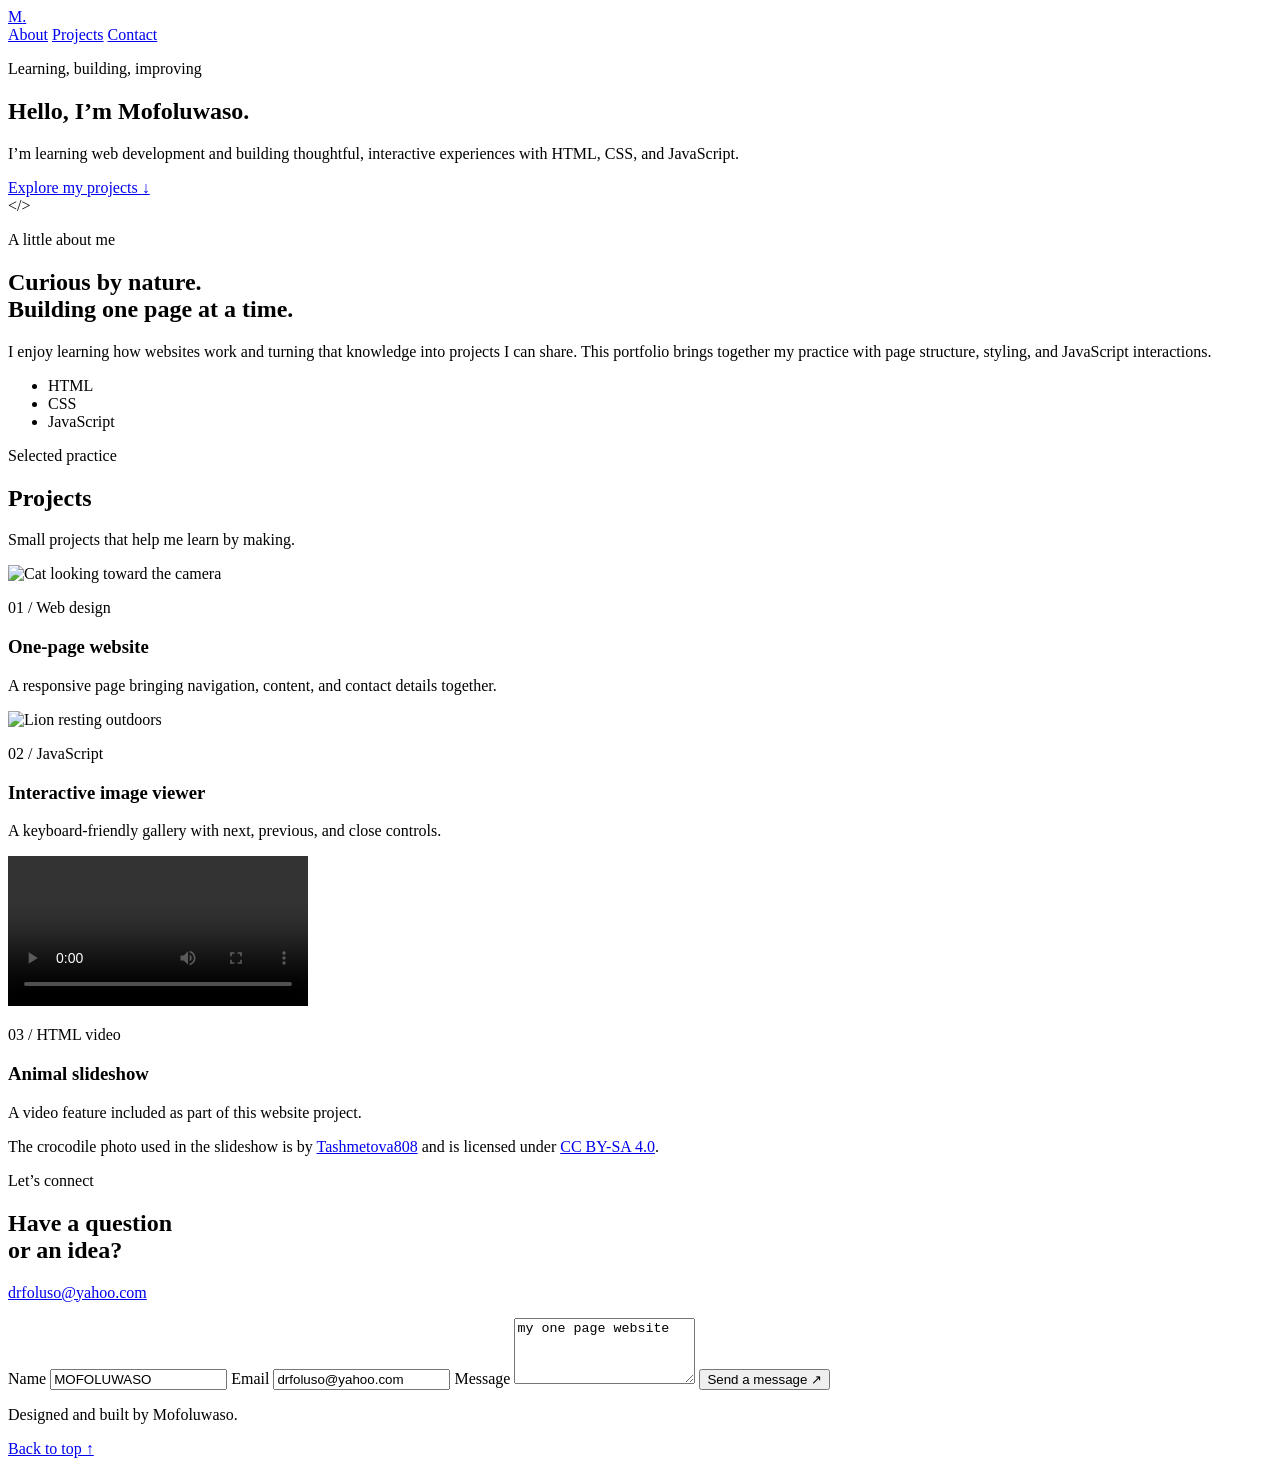
==== index.html @ bcdb550c "Create initial portfolio HTML structure This HTML file serves as a portfolio for Mofoluwaso, showcas" ====
<!DOCTYPE html>
<html lang="en">
<head>
    <meta charset="UTF-8">
    <meta name="viewport" content="width=device-width, initial-scale=1">
    <meta name="description" content="The portfolio of Mofoluwaso, showcasing web development projects and learning.">
    <title>Mofoluwaso | Web Developer Portfolio</title>
    <link rel="stylesheet" href="stylesheet/portfolio.css">
    <script src="JS/one_page_website.js" defer></script>
</head>
<body>
    <header class="site-header">
        <nav class="navigation container" aria-label="Main navigation">
            <a class="wordmark" href="#home" aria-label="Mofoluwaso, home">M<span>.</span></a>
            <div class="navigation-links">
                <a href="#about">About</a>
                <a href="#gallery">Projects</a>
                <a href="#contact">Contact</a>
            </div>
        </nav>
    </header>

    <main>
        <section class="hero container" id="home">
            <div class="hero-copy">
                <p class="eyebrow">Learning, building, improving</p>
                <h1>Hello, I’m <span>Mofoluwaso.</span></h1>
                <p class="hero-intro">
                    I’m learning web development and building thoughtful, interactive experiences
                    with HTML, CSS, and JavaScript.
                </p>
                <a class="button-link" href="#gallery">Explore my projects <span aria-hidden="true">↓</span></a>
            </div>
            <div class="hero-mark" aria-hidden="true">
                <span>&lt;</span><span class="mark-accent">/</span><span>&gt;</span>
            </div>
        </section>

        <section class="about section-block" id="about">
            <div class="container about-layout">
                <div>
                    <p class="eyebrow">A little about me</p>
                    <h2>Curious by nature.<br>Building one page at a time.</h2>
                </div>
                <div class="about-copy">
                    <p>
                        I enjoy learning how websites work and turning that knowledge into projects
                        I can share. This portfolio brings together my practice with page structure,
                        styling, and JavaScript interactions.
                    </p>
                    <ul class="skill-list" aria-label="Technologies">
                        <li>HTML</li>
                        <li>CSS</li>
                        <li>JavaScript</li>
                    </ul>
                </div>
            </div>
        </section>

        <section class="projects section-block container" id="gallery">
            <div class="section-heading">
                <div>
                    <p class="eyebrow">Selected practice</p>
                    <h2>Projects</h2>
                </div>
                <p>Small projects that help me learn by making.</p>
            </div>

            <div class="project-grid">
                <article class="project-card">
                    <img
                        src="https://images.unsplash.com/photo-1514888286974-6c03e2ca1dba?w=700&auto=format&fit=crop&q=80"
                        data-large-src="https://images.unsplash.com/photo-1514888286974-6c03e2ca1dba?w=1600&auto=format&fit=crop&q=85"
                        alt="Cat looking toward the camera"
                        loading="lazy">
                    <div class="project-copy">
                        <p class="project-number">01 / Web design</p>
                        <h3>One-page website</h3>
                        <p>A responsive page bringing navigation, content, and contact details together.</p>
                    </div>
                </article>

                <article class="project-card">
                    <img
                        src="https://images.unsplash.com/photo-1546182990-dffeafbe841d?w=700&auto=format&fit=crop&q=80"
                        data-large-src="https://images.unsplash.com/photo-1546182990-dffeafbe841d?w=1600&auto=format&fit=crop&q=85"
                        alt="Lion resting outdoors"
                        loading="lazy">
                    <div class="project-copy">
                        <p class="project-number">02 / JavaScript</p>
                        <h3>Interactive image viewer</h3>
                        <p>A keyboard-friendly gallery with next, previous, and close controls.</p>
                    </div>
                </article>

                <article class="project-card project-card-video">
                    <video controls playsinline preload="metadata" aria-label="Animal image slideshow project">
                        <source src="Videos/animal_slideshow.mp4" type="video/mp4">
                        Your browser does not support the video element.
                    </video>
                    <div class="project-copy">
                        <p class="project-number">03 / HTML video</p>
                        <h3>Animal slideshow</h3>
                        <p>A video feature included as part of this website project.</p>
                    </div>
                </article>
            </div>
            <p class="image-credit">
                The crocodile photo used in the slideshow is by
                <a href="https://commons.wikimedia.org/wiki/File:Crocodile_portrait,_Dubai_Crocodile_Park,_UAE.jpg">Tashmetova808</a>
                and is licensed under
                <a href="https://creativecommons.org/licenses/by-sa/4.0/">CC BY-SA 4.0</a>.
            </p>
        </section>

        <section class="contact section-block" id="contact">
            <div class="container contact-layout">
                <div>
                    <p class="eyebrow">Let’s connect</p>
                    <h2>Have a question<br>or an idea?</h2>
                    <p class="contact-email"><a href="mailto:drfoluso@yahoo.com">drfoluso@yahoo.com</a></p>
                </div>
                <form class="contact-form" id="contact-form">
                    <label for="name">Name</label>
                    <input id="name" name="name" type="text" value="MOFOLUWASO" autocomplete="name" required>

                    <label for="email">Email</label>
                    <input id="email" name="email" type="email" value="drfoluso@yahoo.com" autocomplete="email" required>

                    <label for="message">Message</label>
                    <textarea id="message" name="message" rows="4" required>my one page website</textarea>

                    <button class="button-link" type="submit">Send a message <span aria-hidden="true">↗</span></button>
                    <p class="form-status" id="form-status" role="status" aria-live="polite"></p>
                </form>
            </div>
        </section>
    </main>

    <footer class="site-footer">
        <div class="container footer-content">
            <p>Designed and built by Mofoluwaso.</p>
            <a href="#home">Back to top ↑</a>
        </div>
    </footer>

    <div class="lightbox" role="dialog" aria-modal="true" aria-label="Project image viewer" hidden>
        <button class="lightbox-close" type="button" aria-label="Close image viewer">&times;</button>
        <button class="lightbox-previous" type="button" aria-label="Previous image">&lsaquo;</button>
        <figure class="lightbox-figure">
            <img class="lightbox-image" alt="">
            <figcaption class="lightbox-caption"></figcaption>
        </figure>
        <button class="lightbox-next" type="button" aria-label="Next image">&rsaquo;</button>
    </div>
</body>
</html>
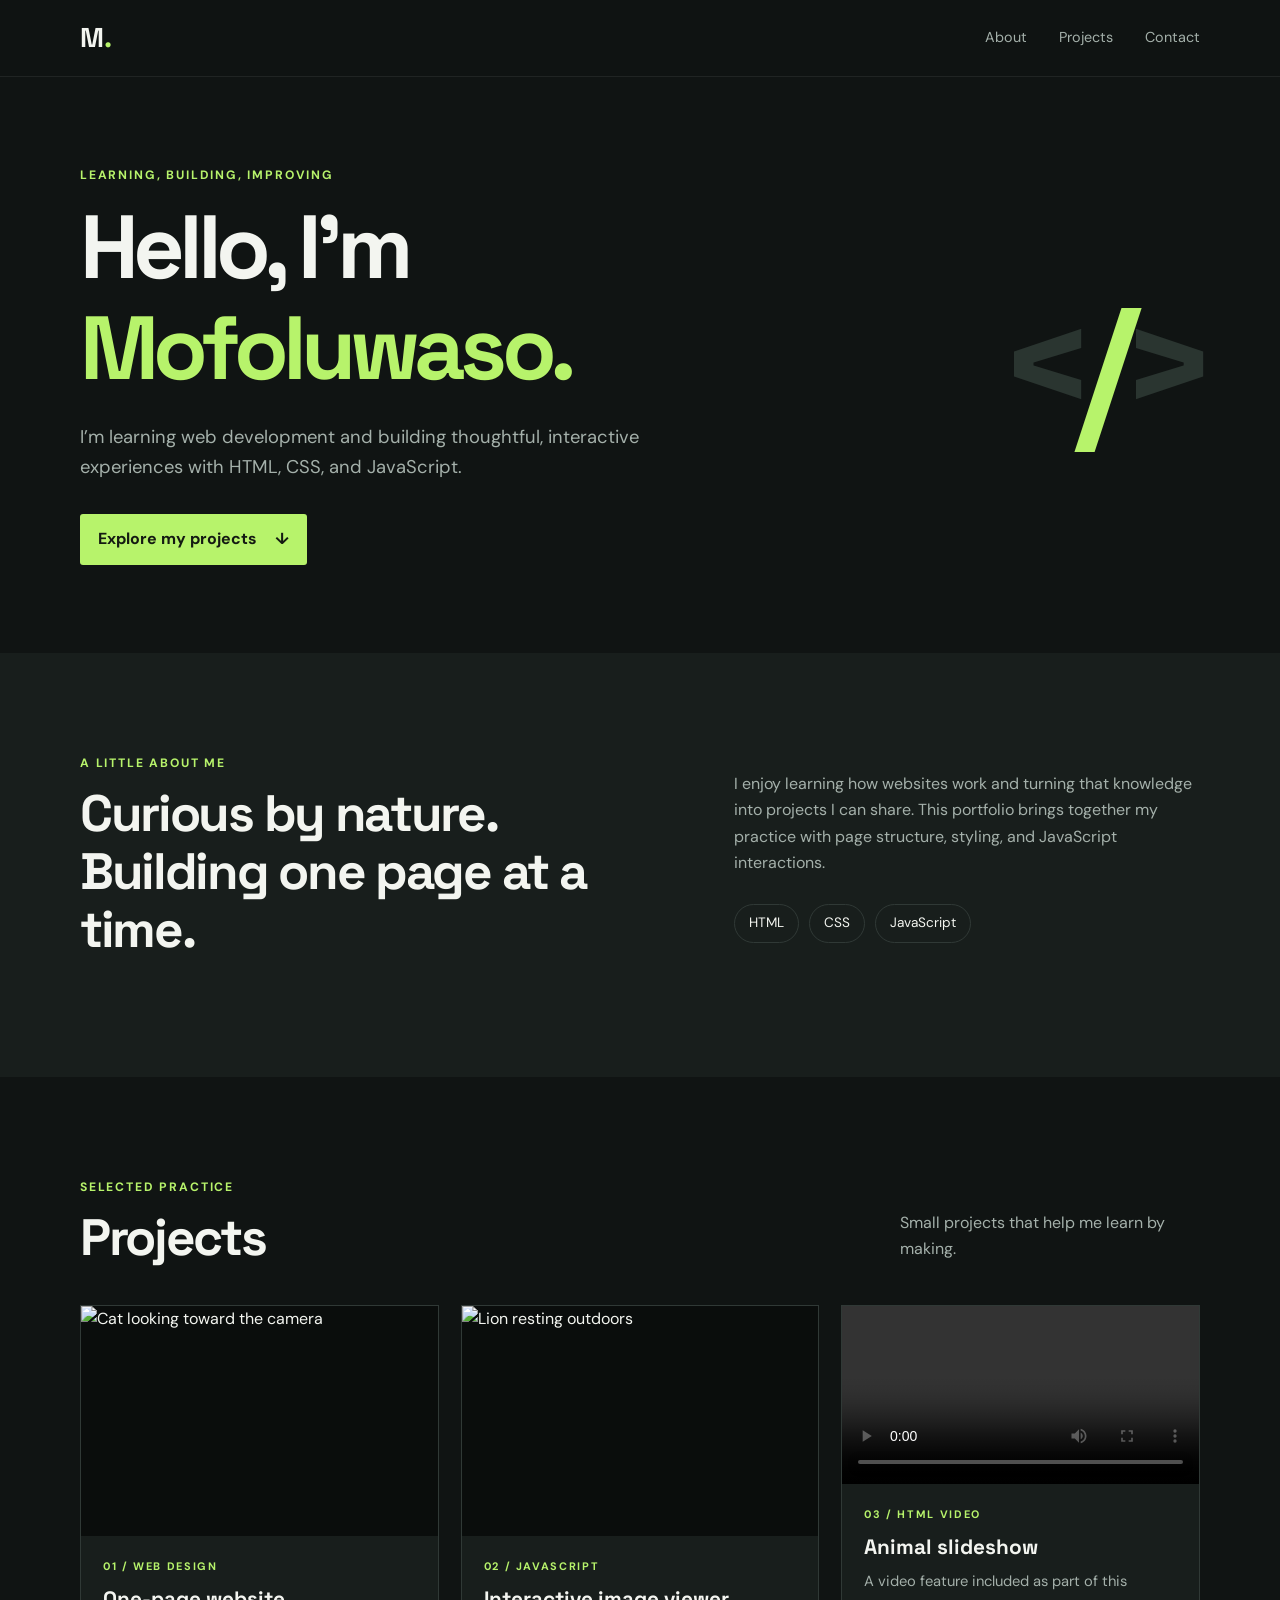
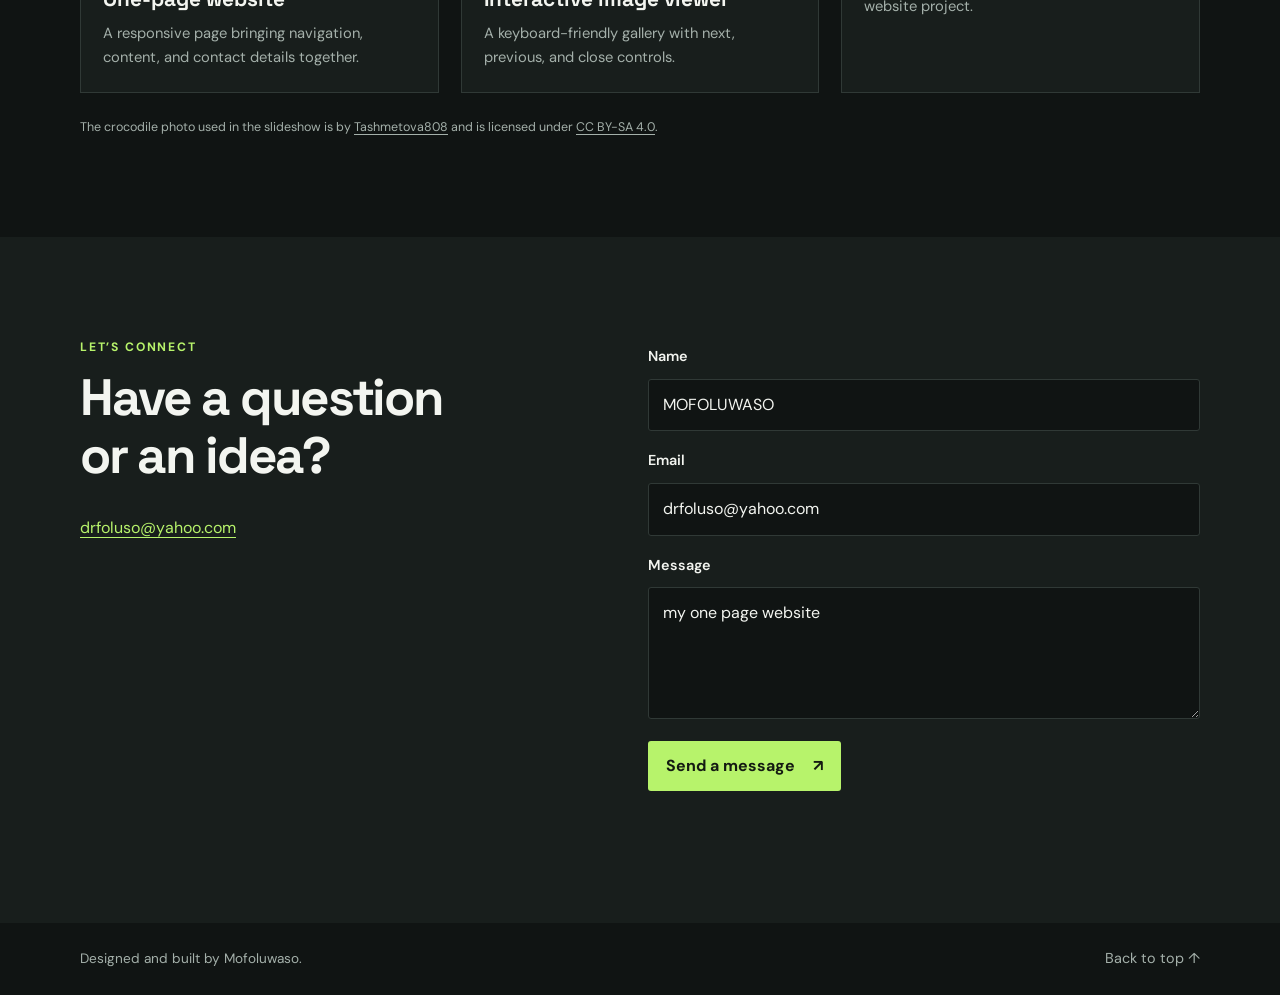
==== commit 33b0e1be: "Fix video source path in index.html" ====
--- a/index.html
+++ b/index.html
@@ -95,7 +95,7 @@
 
                 <article class="project-card project-card-video">
                     <video controls playsinline preload="metadata" aria-label="Animal image slideshow project">
-                        <source src="Videos/animal_slideshow.mp4" type="video/mp4">
+                        <source src="./Videos/animal_slideshow.mp4" type="video/mp4">
                         Your browser does not support the video element.
                     </video>
                     <div class="project-copy">
--- a/stylesheet/portfolio.css
+++ b/stylesheet/portfolio.css
@@ -0,0 +1,524 @@
+@import url('https://fonts.googleapis.com/css2?family=DM+Sans:wght@400;500;600;700&family=Space+Grotesk:wght@400;500;600;700&display=swap');
+
+:root {
+    color-scheme: dark;
+    --page: #101413;
+    --surface: #181e1c;
+    --text: #f3f5f0;
+    --muted: #a4b0aa;
+    --accent: #b7f36b;
+    --line: #303936;
+}
+
+* {
+    box-sizing: border-box;
+}
+
+html {
+    scroll-behavior: smooth;
+}
+
+body {
+    margin: 0;
+    background: var(--page);
+    color: var(--text);
+    font-family: 'DM Sans', sans-serif;
+    font-size: 16px;
+    line-height: 1.65;
+}
+
+a {
+    color: inherit;
+}
+
+a:focus-visible,
+button:focus-visible,
+input:focus-visible,
+textarea:focus-visible,
+.project-card img:focus-visible {
+    outline: 2px solid var(--accent);
+    outline-offset: 4px;
+}
+
+.container {
+    width: min(1120px, calc(100% - 48px));
+    margin-inline: auto;
+}
+
+.site-header {
+    position: sticky;
+    z-index: 10;
+    top: 0;
+    border-bottom: 1px solid rgb(255 255 255 / 7%);
+    background: rgb(16 20 19 / 92%);
+    backdrop-filter: blur(12px);
+}
+
+.navigation,
+.navigation-links,
+.footer-content {
+    display: flex;
+    align-items: center;
+    justify-content: space-between;
+}
+
+.navigation {
+    min-height: 76px;
+}
+
+.wordmark {
+    font-family: 'Space Grotesk', sans-serif;
+    font-size: 1.7rem;
+    font-weight: 700;
+    text-decoration: none;
+}
+
+.wordmark span,
+.hero h1 span,
+.mark-accent {
+    color: var(--accent);
+}
+
+.navigation-links {
+    gap: 32px;
+}
+
+.navigation-links a,
+.footer-content a {
+    color: var(--muted);
+    font-size: 0.9rem;
+    text-decoration: none;
+    transition: color 160ms ease;
+}
+
+.navigation-links a:hover,
+.footer-content a:hover,
+.image-credit a:hover {
+    color: var(--accent);
+}
+
+.hero {
+    display: flex;
+    min-height: 570px;
+    align-items: center;
+    justify-content: space-between;
+    gap: 48px;
+    padding-block: 88px;
+}
+
+.hero-copy {
+    max-width: 700px;
+}
+
+.eyebrow,
+.project-number {
+    color: var(--accent);
+    font-size: 0.76rem;
+    font-weight: 700;
+    letter-spacing: 0.15em;
+    text-transform: uppercase;
+}
+
+h1,
+h2,
+h3,
+p {
+    margin-top: 0;
+}
+
+h1,
+h2,
+h3 {
+    font-family: 'Space Grotesk', sans-serif;
+    line-height: 1.13;
+}
+
+.hero h1 {
+    margin-bottom: 22px;
+    font-size: clamp(3rem, 7vw, 5.7rem);
+    letter-spacing: -0.065em;
+}
+
+.hero-intro {
+    max-width: 570px;
+    margin-bottom: 32px;
+    color: var(--muted);
+    font-size: 1.15rem;
+}
+
+.button-link {
+    display: inline-flex;
+    min-height: 48px;
+    align-items: center;
+    justify-content: center;
+    gap: 18px;
+    border: 0;
+    border-radius: 3px;
+    padding: 12px 18px;
+    background: var(--accent);
+    color: #141a12;
+    font: inherit;
+    font-weight: 700;
+    text-decoration: none;
+    cursor: pointer;
+    transition: background 160ms ease, transform 160ms ease;
+}
+
+.button-link:hover {
+    transform: translateY(-2px);
+    background: #d0ff91;
+}
+
+.hero-mark {
+    flex: 0 0 auto;
+    color: #2a3530;
+    font-family: 'Space Grotesk', sans-serif;
+    font-size: clamp(5rem, 13vw, 10rem);
+    font-weight: 700;
+    letter-spacing: -0.12em;
+    user-select: none;
+}
+
+.section-block {
+    padding-block: 100px;
+}
+
+.about,
+.contact {
+    background: var(--surface);
+}
+
+.about-layout,
+.contact-layout {
+    display: grid;
+    grid-template-columns: 1fr 0.8fr;
+    gap: 72px;
+    align-items: start;
+}
+
+h2 {
+    margin-bottom: 18px;
+    font-size: clamp(2.2rem, 4vw, 3.4rem);
+    letter-spacing: -0.045em;
+}
+
+.about-copy {
+    padding-top: 18px;
+    color: var(--muted);
+}
+
+.skill-list {
+    display: flex;
+    flex-wrap: wrap;
+    gap: 10px;
+    margin: 28px 0 0;
+    padding: 0;
+    list-style: none;
+}
+
+.skill-list li {
+    border: 1px solid var(--line);
+    border-radius: 100px;
+    padding: 7px 14px;
+    color: var(--text);
+    font-size: 0.85rem;
+}
+
+.section-heading {
+    display: flex;
+    align-items: end;
+    justify-content: space-between;
+    gap: 24px;
+    margin-bottom: 38px;
+}
+
+.section-heading h2 {
+    margin-bottom: 0;
+}
+
+.section-heading > p {
+    max-width: 300px;
+    margin-bottom: 4px;
+    color: var(--muted);
+}
+
+.project-grid {
+    display: grid;
+    grid-template-columns: repeat(3, minmax(0, 1fr));
+    gap: 22px;
+}
+
+.project-card {
+    overflow: hidden;
+    border: 1px solid var(--line);
+    background: var(--surface);
+}
+
+.project-card > img {
+    display: block;
+    width: 100%;
+    height: 230px;
+    margin: 0;
+    background: #0a0d0c;
+    object-fit: cover;
+}
+
+.project-card > video {
+    display: block;
+    width: 100%;
+    height: auto;
+    margin: 0;
+    background: #0a0d0c;
+}
+
+.project-card > img {
+    cursor: zoom-in;
+}
+
+.project-copy {
+    padding: 22px;
+}
+
+.project-number {
+    margin-bottom: 12px;
+    font-size: 0.68rem;
+}
+
+.project-copy h3 {
+    margin-bottom: 10px;
+    font-size: 1.3rem;
+}
+
+.project-copy > p:last-child {
+    margin-bottom: 0;
+    color: var(--muted);
+    font-size: 0.92rem;
+}
+
+.image-credit {
+    margin: 24px 0 0;
+    color: var(--muted);
+    font-size: 0.78rem;
+}
+
+.image-credit a {
+    text-decoration-thickness: 1px;
+    text-underline-offset: 3px;
+}
+
+.contact-layout {
+    grid-template-columns: 0.9fr 1fr;
+}
+
+.contact-email {
+    margin-top: 30px;
+}
+
+.contact-email a {
+    color: var(--accent);
+    text-decoration-thickness: 1px;
+    text-underline-offset: 4px;
+}
+
+.contact-form {
+    display: grid;
+    gap: 10px;
+}
+
+.contact-form label {
+    margin-top: 8px;
+    font-size: 0.9rem;
+    font-weight: 600;
+}
+
+.contact-form input,
+.contact-form textarea {
+    width: 100%;
+    border: 1px solid var(--line);
+    border-radius: 3px;
+    padding: 12px 14px;
+    background: var(--page);
+    color: var(--text);
+    font: inherit;
+}
+
+.contact-form textarea {
+    resize: vertical;
+}
+
+.contact-form .button-link {
+    justify-self: start;
+    margin-top: 12px;
+}
+
+.form-status {
+    min-height: 1.5em;
+    margin: 0;
+    color: var(--muted);
+    font-size: 0.9rem;
+}
+
+.site-footer {
+    padding-block: 24px;
+}
+
+.footer-content p {
+    margin: 0;
+    color: var(--muted);
+    font-size: 0.85rem;
+}
+
+.lightbox {
+    position: fixed;
+    z-index: 20;
+    inset: 0;
+    display: flex;
+    align-items: center;
+    justify-content: center;
+    gap: 24px;
+    padding: 64px 24px 24px;
+    background: rgb(0 0 0 / 94%);
+    color: white;
+}
+
+.lightbox[hidden] {
+    display: none;
+}
+
+.lightbox-figure {
+    max-width: 100%;
+    margin: 0;
+    text-align: center;
+}
+
+.lightbox-image {
+    display: block;
+    width: auto;
+    max-width: min(80vw, 1100px);
+    max-height: 75vh;
+    margin: 0 auto;
+    object-fit: contain;
+}
+
+.lightbox-caption {
+    margin-top: 12px;
+}
+
+.lightbox button {
+    border: 0;
+    padding: 8px 12px;
+    background: transparent;
+    color: white;
+    font: inherit;
+    font-size: 2.5rem;
+    cursor: pointer;
+}
+
+.lightbox-close {
+    position: absolute;
+    top: 12px;
+    right: 20px;
+}
+
+@media (max-width: 760px) {
+    .hero {
+        min-height: auto;
+    }
+
+    .hero-mark {
+        font-size: 5rem;
+    }
+
+    .about-layout,
+    .contact-layout {
+        grid-template-columns: 1fr;
+        gap: 24px;
+    }
+
+    .about-copy {
+        padding-top: 0;
+    }
+
+    .project-grid {
+        grid-template-columns: repeat(2, minmax(0, 1fr));
+    }
+}
+
+@media (max-width: 540px) {
+    .container {
+        width: min(100% - 32px, 1120px);
+    }
+
+    .navigation {
+        min-height: 64px;
+    }
+
+    .navigation-links {
+        gap: 18px;
+    }
+
+    .navigation-links a {
+        font-size: 0.82rem;
+    }
+
+    .hero {
+        min-height: 440px;
+        gap: 8px;
+        padding-block: 70px;
+    }
+
+    .hero-mark {
+        display: none;
+    }
+
+    .section-block {
+        padding-block: 72px;
+    }
+
+    .section-heading {
+        display: block;
+    }
+
+    .section-heading > p {
+        margin-top: 16px;
+    }
+
+    .project-grid {
+        grid-template-columns: 1fr;
+    }
+
+    .project-card > img {
+        height: 220px;
+    }
+
+    .lightbox {
+        gap: 4px;
+        padding: 56px 8px 16px;
+    }
+
+    .lightbox-image {
+        max-width: 70vw;
+    }
+
+    .lightbox button {
+        padding: 4px;
+        font-size: 1.8rem;
+    }
+
+    .footer-content {
+        align-items: flex-start;
+        gap: 16px;
+    }
+}
+
+@media (prefers-reduced-motion: reduce) {
+    html {
+        scroll-behavior: auto;
+    }
+
+    *,
+    *::before,
+    *::after {
+        transition-duration: 0.01ms !important;
+    }
+}
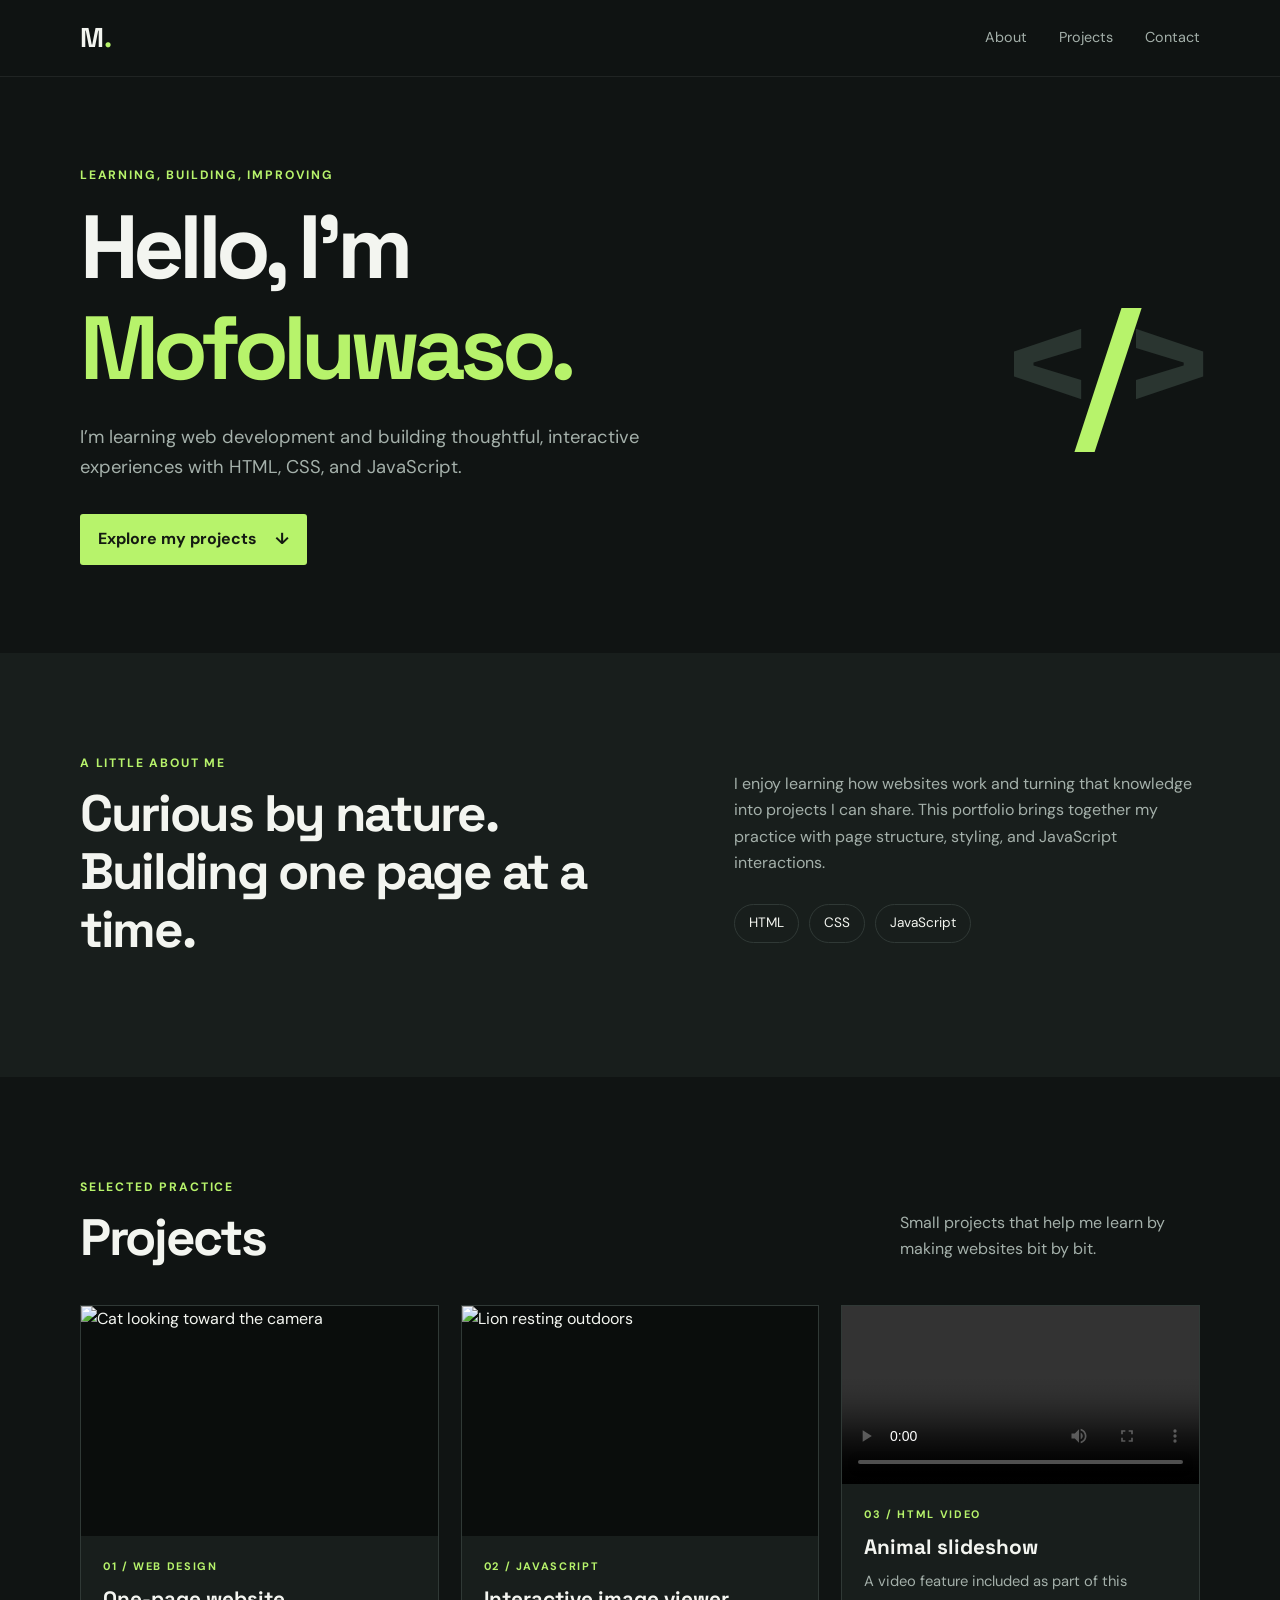
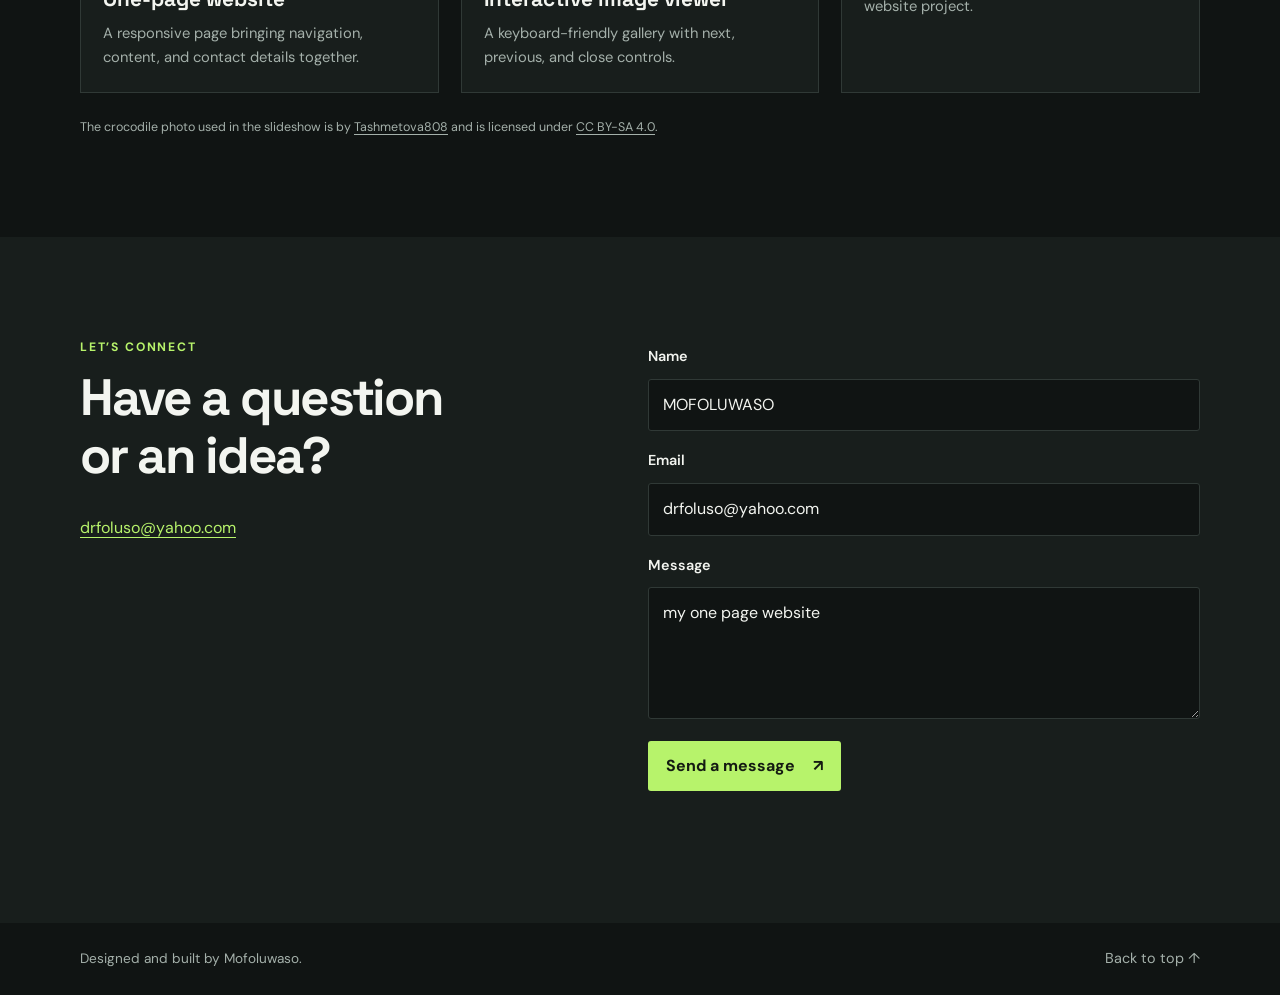
==== commit 3f119838: "Update project description in index.html" ====
--- a/index.html
+++ b/index.html
@@ -63,7 +63,7 @@
                     <p class="eyebrow">Selected practice</p>
                     <h2>Projects</h2>
                 </div>
-                <p>Small projects that help me learn by making.</p>
+                <p>Small projects that help me learn by making websites bit by bit.</p>
             </div>
 
             <div class="project-grid">
@@ -95,7 +95,7 @@
 
                 <article class="project-card project-card-video">
                     <video controls playsinline preload="metadata" aria-label="Animal image slideshow project">
-                        <source src="./Videos/animal_slideshow.mp4" type="video/mp4">
+                        <source src="./animal_slideshow.mp4" type="video/mp4">
                         Your browser does not support the video element.
                     </video>
                     <div class="project-copy">
